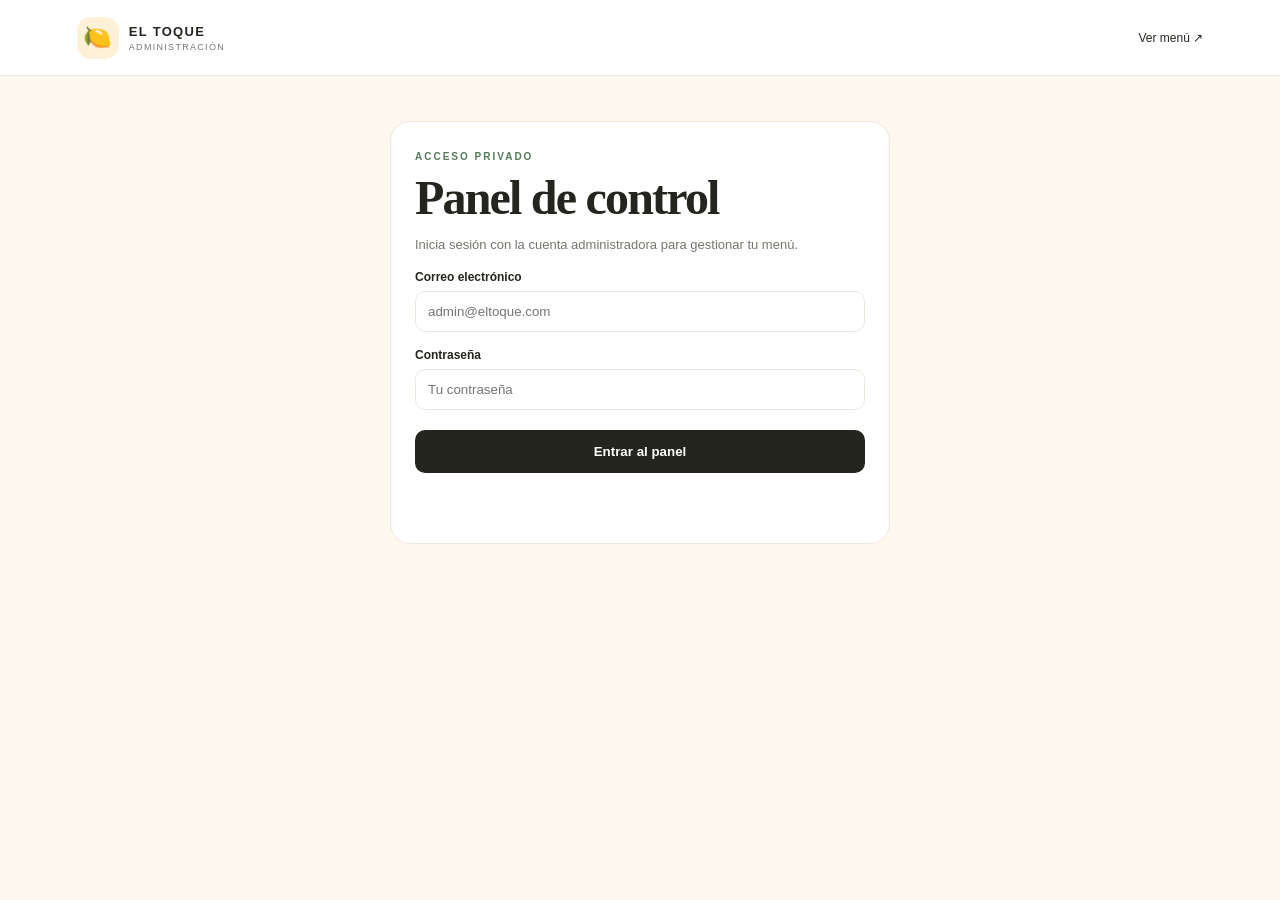
==== admin/index.html @ b020b592 "Make login feedback independent of admin module loading" ====
<!doctype html>
<html lang="es">
<head>
<meta charset="utf-8"><meta name="viewport" content="width=device-width,initial-scale=1">
<meta name="robots" content="noindex,nofollow">
<title>Administración · Menú digital</title>
<link rel="stylesheet" href="../assets/styles.css">
<link rel="stylesheet" href="../assets/admin.css">
</head>
<body>
<header class="site-header">
<a class="brand" href="../"><span class="brand-mark">🍋</span><span><strong>EL TOQUE</strong><small>ADMINISTRACIÓN</small></span></a>
<a href="../" class="back-link">Ver menú ↗</a>
</header>
<main class="admin-wrap">
<section id="login-panel" class="admin-panel">
<span class="eyebrow">ACCESO PRIVADO</span><h1>Panel de control</h1>
<p>Inicia sesión con la cuenta administradora para gestionar tu menú.</p>
<form id="login-form" novalidate>
<label class="admin-label" for="email">Correo electrónico</label>
<input class="admin-input" id="email" name="email" type="email" autocomplete="username" required placeholder="admin@eltoque.com">
<label class="admin-label" for="password">Contraseña</label>
<input class="admin-input" id="password" name="password" type="password" autocomplete="current-password" required placeholder="Tu contraseña">
<button class="admin-button" type="submit">Entrar al panel</button>
</form><p id="login-message" class="message" role="status"></p>
</section>
<section id="dashboard" hidden>
<div class="dashboard-head"><div><span class="eyebrow">GESTIÓN DEL MENÚ</span><h1>Tu menú, bajo control</h1><p id="admin-email" class="muted"></p></div><button id="logout-button" class="secondary-button">Cerrar sesión</button></div>
<div id="dashboard-message" class="message" role="status"></div>
<div class="admin-columns">
<section class="admin-card">
<h2>Categorías</h2>
<form id="category-form" class="inline-form"><input id="category-name" class="admin-input" required maxlength="80" placeholder="Ej. Bebidas"><button class="primary-button" type="submit">Añadir</button></form>
<div id="category-list" class="manage-list"></div>
</section>
<section class="admin-card product-editor">
<h2 id="product-form-title">Añadir producto</h2>
<form id="product-form">
<input id="product-id" type="hidden">
<label class="admin-label" for="product-name">Nombre</label><input id="product-name" class="admin-input" required maxlength="120">
<label class="admin-label" for="product-description">Descripción</label><textarea id="product-description" class="admin-input" rows="3" maxlength="500"></textarea>
<div class="field-row"><div><label class="admin-label" for="product-price">Precio</label><input id="product-price" class="admin-input" type="number" min="0" step="0.01" required></div><div><label class="admin-label" for="product-currency">Moneda</label><input id="product-currency" class="admin-input" maxlength="8" placeholder="CUP"></div></div>
<label class="admin-label" for="product-category">Categoría</label><select id="product-category" class="admin-input"><option value="">Sin categoría</option></select>
<label class="admin-label" for="product-photo-file">Fotografía del producto</label><input id="product-photo-file" class="admin-input" type="file" accept="image/*"><p class="muted">Elige una foto de tu galería. Admite JPG, PNG, WEBP y HEIC (máximo 5 MB).</p><img id="product-photo-preview" class="photo-preview" alt="Vista previa de la fotografía" hidden>
<label class="admin-label" for="product-status">Disponibilidad</label><select id="product-status" class="admin-input"><option value="available">Disponible</option><option value="sold_out">Agotado</option><option value="hidden">Oculto</option></select>
<div class="field-row"><button class="primary-button" type="submit">Guardar producto</button><button id="cancel-edit" class="secondary-button" type="button">Limpiar</button></div>
</form>
</section>
</div>
<section class="admin-card products-manager"><div class="section-heading"><h2>Productos</h2><span id="product-count" class="muted"></span></div><div id="product-list" class="manage-list"></div></section>
</section>
</main>
<script>
(function(){
 const form=document.getElementById("login-form");
 const message=document.getElementById("login-message");
 const button=form.querySelector('button[type="submit"]');
 form.addEventListener("submit",async function(event){
  event.preventDefault();
  if(button.disabled)return;
  const email=document.getElementById("email").value.trim();
  const password=document.getElementById("password").value;
  if(!email||!password){message.textContent="Escribe el correo y la contraseña.";return;}
  button.disabled=true;button.textContent="Verificando…";
  message.textContent="Conectando con el sistema de acceso…";
  try{
   const module=await import("https://esm.sh/@supabase/supabase-js@2.57.4");
   const client=module.createClient("https://xdqtaskumrwohqfcuial.supabase.co","sb_publishable_67zeK-MfnR0yxQmma2v7Xg_AWCZdEPh");
   const result=await client.auth.signInWithPassword({email:email,password:password});
   if(result.error)throw result.error;
   message.textContent="Acceso confirmado. Abriendo administración…";
   window.location.reload();
  }catch(error){
   console.error("Error de acceso:",error);
   message.textContent=error&&error.message?("No se pudo iniciar sesión: "+error.message):"No se pudo conectar con el sistema de acceso.";
   message.classList.add("error");
  }finally{
   button.disabled=false;button.textContent="Entrar al panel";
  }
 });
})();
</script>
<script type="module" src="../assets/admin.js?v=20261031-login-fix-2"></script>
</body></html>
---- assets/styles.css ----
:root{--ink:#25251f;--muted:#77766f;--cream:#fff8ef;--paper:#fff;--orange:#f07845;--yellow:#f6c85f;--green:#557b58;--line:#eee7dd}
*{box-sizing:border-box}body{margin:0;background:var(--cream);color:var(--ink);font-family:"DM Sans",sans-serif}a{color:inherit}.site-header{height:76px;padding:0 clamp(20px,6vw,84px);display:flex;align-items:center;justify-content:space-between;background:#fff;border-bottom:1px solid var(--line)}.brand{display:flex;align-items:center;gap:10px;text-decoration:none}.brand-mark{width:42px;height:42px;display:grid;place-items:center;background:#fff0d8;border-radius:14px;font-size:23px}.brand strong,.brand small{display:block;letter-spacing:1.3px}.brand strong{font-size:13px}.brand small{font-size:9px;color:var(--muted);margin-top:3px}.header-note{font-size:12px;color:var(--muted)}
main{max-width:1100px;margin:auto;padding:0 24px}.hero{margin:34px 0 55px;min-height:290px;border-radius:28px;background:#f9d77e;display:flex;align-items:center;justify-content:space-between;padding:42px clamp(28px,7vw,76px);overflow:hidden;position:relative}.eyebrow{font-size:10px;font-weight:800;letter-spacing:2px;color:var(--green)}h1,h2{font-family:"Playfair Display",serif;margin:10px 0}h1{font-size:clamp(42px,7vw,68px);line-height:.99;letter-spacing:-1.8px}h1 em{color:#bd5936;font-style:normal}.hero-copy p{color:#625b48;font-size:15px}.hero-art{width:260px;height:205px;position:relative;display:grid;place-items:center;background:#ffe9b4;border-radius:48% 52% 42% 58%;transform:rotate(-7deg)}.hero-art span{position:absolute;font-size:47px}.hero-art span:nth-child(1){top:12px;left:24px}.hero-art span:nth-child(2){bottom:8px;left:30px}.hero-art span:nth-child(3){top:16px;right:18px}.hero-art b{font-family:"Playfair Display",serif;font-size:32px;line-height:1;color:#bd5936;text-align:center;transform:rotate(7deg)}
.menu-section{padding-bottom:65px}.section-heading{display:flex;align-items:end;justify-content:space-between;margin-bottom:20px}.section-heading h2{font-size:36px;margin:5px 0 0}.live-label{font-size:11px;color:var(--muted);padding-bottom:8px}.live-label i{display:inline-block;width:7px;height:7px;border-radius:50%;background:#65a56b;margin-right:6px}.category-list{display:flex;gap:9px;overflow:auto;padding:4px 0 18px}.category-chip{border:1px solid var(--line);background:#fff;border-radius:99px;padding:10px 17px;font:600 12px "DM Sans";white-space:nowrap;cursor:pointer}.category-chip.active{background:var(--ink);color:#fff;border-color:var(--ink)}.product-grid{display:grid;grid-template-columns:repeat(3,minmax(0,1fr));gap:18px}.product-card{background:#fff;border:1px solid var(--line);border-radius:19px;overflow:hidden}.product-photo{height:175px;background:#f3eadc;display:grid;place-items:center;font-size:48px;overflow:hidden}.product-photo{position:relative;background:#050505}.product-photo img{width:100%;height:100%;object-fit:cover}.product-photo .product-placeholder{position:absolute;inset:0;z-index:0;opacity:1;transition:opacity .55s ease}.product-photo .product-image{position:absolute;inset:0;z-index:1;opacity:0;transition:opacity .65s ease}.product-photo .product-image:not(.is-loading){opacity:1}.product-photo.has-image .product-placeholder{opacity:0}.product-info{padding:16px}.product-info h3{font-size:16px;margin:0 0 7px}.product-info p{font-size:12px;line-height:1.5;color:var(--muted);margin:0;min-height:36px}.product-bottom{display:flex;justify-content:space-between;align-items:center;margin-top:15px}.price{font-weight:800;color:#bd5936}.unavailable{font-size:10px;color:#a04b37;background:#fff0eb;border-radius:20px;padding:6px 9px}.status-card{background:#fff;border:1px dashed #e4d8c8;border-radius:16px;padding:24px;text-align:center;color:var(--muted);font-size:13px}.status-card:empty{display:none}footer{border-top:1px solid var(--line);background:#fff;padding:22px clamp(20px,6vw,84px);display:flex;justify-content:space-between;font-size:10px;letter-spacing:1px;color:var(--muted)}footer a{text-decoration:none}
@media(max-width:700px){.header-note{display:none}main{padding:0 16px}.hero{margin:18px 0 38px;min-height:250px;padding:30px 24px}.hero-art{width:135px;height:145px;flex-shrink:0}.hero-art span{font-size:30px}.hero-art b{font-size:22px}.hero-copy p{font-size:13px;max-width:190px}.product-grid{grid-template-columns:repeat(2,minmax(0,1fr));gap:11px}.product-photo{height:135px}.product-info{padding:12px}.product-info h3{font-size:14px}.product-info p{font-size:11px}.section-heading h2{font-size:31px}}
@media(max-width:390px){.hero-art{width:105px;height:120px}.product-grid{grid-template-columns:1fr}.product-card{display:grid;grid-template-columns:115px 1fr}.product-photo{height:100%;min-height:150px}.product-info p{min-height:0}}
---- assets/admin.css ----
.admin-wrap{max-width:1180px;margin:42px auto 80px;padding:0 20px}.admin-panel,.admin-card{background:#fff;border:1px solid var(--line);border-radius:20px;padding:24px}.admin-panel{max-width:500px;margin:45px auto}.admin-panel h1,.dashboard-head h1{font-size:clamp(32px,5vw,48px)}.admin-panel p,.muted{color:var(--muted);font-size:13px;line-height:1.5}.admin-label{display:block;font-size:12px;font-weight:700;margin:16px 0 7px}.admin-input{display:block;width:100%;padding:12px;border:1px solid var(--line);border-radius:10px;background:#fff;color:var(--ink);font:14px inherit}.admin-button,.primary-button,.secondary-button,.small-button{border:0;border-radius:10px;padding:11px 15px;font-weight:700;cursor:pointer}.admin-button,.primary-button{background:var(--ink);color:white}.admin-button{width:100%;margin-top:20px;padding:14px}.secondary-button,.small-button{background:#f5f0e8;color:var(--ink)}.small-button{font-size:11px;padding:8px 10px}.small-button.danger{color:#a34332;background:#fff0eb}.message{min-height:20px;font-size:12px;color:var(--green)}.message.error{color:#b34232}.dashboard-head{display:flex;align-items:center;justify-content:space-between;gap:16px;margin-bottom:24px}.dashboard-head p{margin-top:0}.admin-columns{display:grid;grid-template-columns:minmax(250px,.8fr) minmax(320px,1.2fr);gap:18px}.admin-card h2{font:700 22px "Playfair Display",serif;margin:0 0 18px}.inline-form,.field-row{display:flex;gap:9px;align-items:end}.inline-form .admin-input{flex:1}.inline-form button{white-space:nowrap}.field-row>*{flex:1;min-width:0}.manage-list{display:grid;gap:9px;margin-top:16px}.manage-row{display:flex;align-items:center;justify-content:space-between;gap:12px;padding:12px 0;border-bottom:1px solid var(--line)}.manage-row:last-child{border-bottom:0}.manage-row strong,.manage-row small{display:block}.manage-row strong{font-size:13px}.manage-row small{font-size:11px;color:var(--muted);margin-top:4px}.row-actions{display:flex;gap:6px;flex-shrink:0}.products-manager{margin-top:18px}.product-summary{display:flex;align-items:center;gap:12px;min-width:0}.product-summary img,.mini-photo{width:52px;height:52px;object-fit:cover;border-radius:10px;background:#f5eddf}.mini-photo{display:grid;place-items:center;font-size:24px;flex-shrink:0}.product-summary b{display:block;color:#bd5936;font-size:12px;margin-top:5px}.product-row{flex-wrap:wrap}.section-heading{margin-bottom:8px}.back-link{text-decoration:none;font-size:12px}@media(max-width:760px){.admin-wrap{margin:20px auto 50px;padding:0 14px}.admin-columns{grid-template-columns:1fr}.dashboard-head{align-items:flex-start}.admin-panel,.admin-card{padding:18px}.manage-row{align-items:flex-start}.row-actions{flex-wrap:wrap;justify-content:flex-end}}.photo-preview{display:block;width:100%;max-width:220px;max-height:180px;object-fit:cover;border-radius:12px;margin-top:10px;border:1px solid var(--line)}input[type=file].admin-input{padding:10px;font-size:12px}
.photo-preview[hidden]{display:none!important}
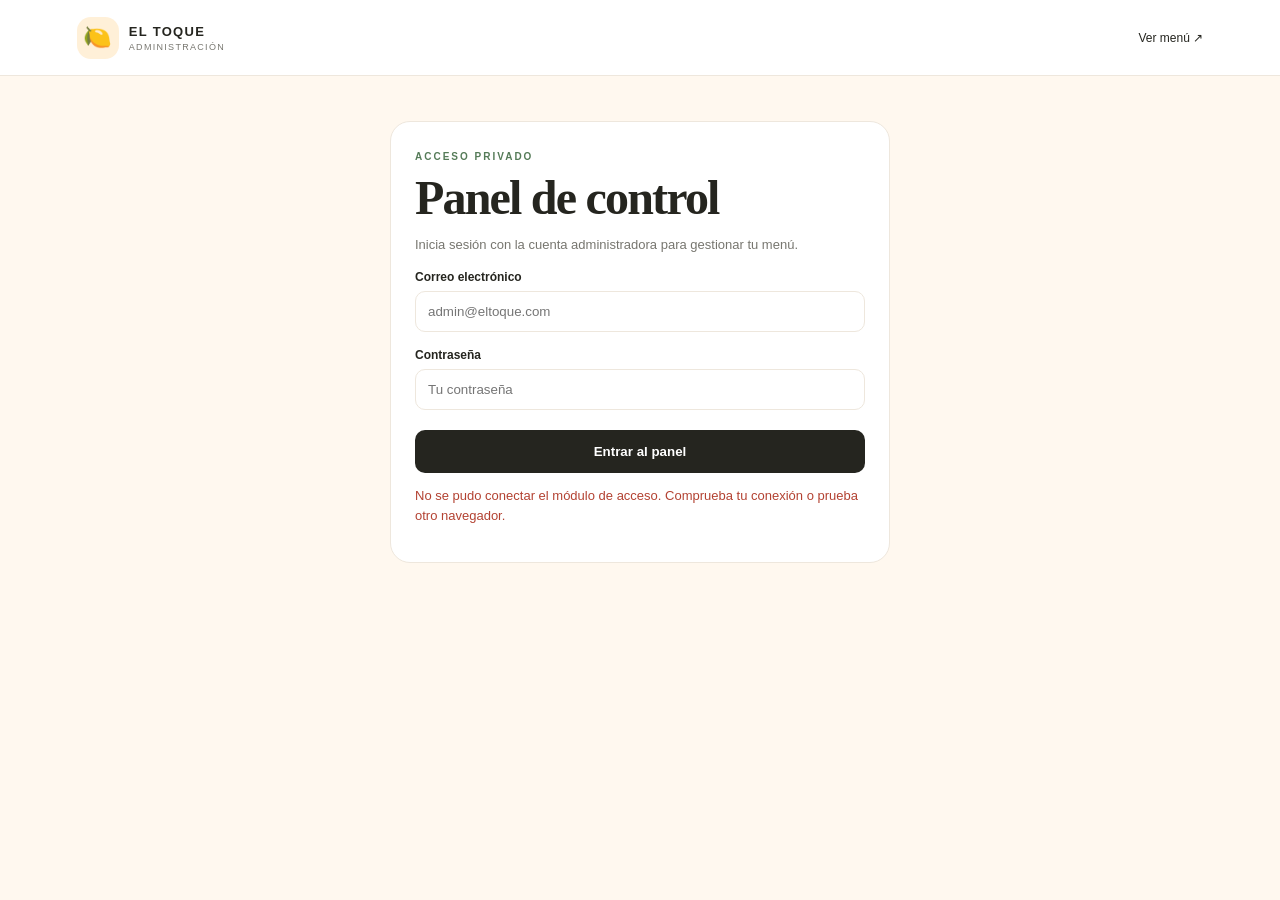
==== commit f1a334d6: "Load Supabase client with reliable module bootstrap" ====
--- a/admin/index.html
+++ b/admin/index.html
@@ -16,7 +16,7 @@
 <section id="login-panel" class="admin-panel">
 <span class="eyebrow">ACCESO PRIVADO</span><h1>Panel de control</h1>
 <p>Inicia sesión con la cuenta administradora para gestionar tu menú.</p>
-<form id="login-form" novalidate>
+<form id="login-form" novalidate onsubmit="event.preventDefault();const m=document.getElementById('login-message');m.textContent='Comprobando el acceso…';setTimeout(()=>{if(!this.dataset.handlerReady){m.textContent='El módulo de acceso no respondió. Recarga la página e inténtalo de nuevo.';m.classList.add('error')}},2500)">
 <label class="admin-label" for="email">Correo electrónico</label>
 <input class="admin-input" id="email" name="email" type="email" autocomplete="username" required placeholder="admin@eltoque.com">
 <label class="admin-label" for="password">Contraseña</label>
@@ -50,35 +50,37 @@
 <section class="admin-card products-manager"><div class="section-heading"><h2>Productos</h2><span id="product-count" class="muted"></span></div><div id="product-list" class="manage-list"></div></section>
 </section>
 </main>
+
 <script>
 (function(){
- const form=document.getElementById("login-form");
- const message=document.getElementById("login-message");
- const button=form.querySelector('button[type="submit"]');
- form.addEventListener("submit",async function(event){
-  event.preventDefault();
-  if(button.disabled)return;
-  const email=document.getElementById("email").value.trim();
-  const password=document.getElementById("password").value;
-  if(!email||!password){message.textContent="Escribe el correo y la contraseña.";return;}
-  button.disabled=true;button.textContent="Verificando…";
-  message.textContent="Conectando con el sistema de acceso…";
-  try{
-   const module=await import("https://esm.sh/@supabase/supabase-js@2.57.4");
-   const client=module.createClient("https://xdqtaskumrwohqfcuial.supabase.co","sb_publishable_67zeK-MfnR0yxQmma2v7Xg_AWCZdEPh");
-   const result=await client.auth.signInWithPassword({email:email,password:password});
-   if(result.error)throw result.error;
-   message.textContent="Acceso confirmado. Abriendo administración…";
-   window.location.reload();
-  }catch(error){
-   console.error("Error de acceso:",error);
-   message.textContent=error&&error.message?("No se pudo iniciar sesión: "+error.message):"No se pudo conectar con el sistema de acceso.";
-   message.classList.add("error");
-  }finally{
-   button.disabled=false;button.textContent="Entrar al panel";
-  }
+ const form=document.getElementById("login-form"),msg=document.getElementById("login-message");
+ form.addEventListener("submit",function(){
+  if(form.dataset.handlerReady==="true")return;
+  msg.textContent="Conectando con el sistema de acceso…";
+  setTimeout(function(){
+   if(form.dataset.handlerReady!=="true"){
+    msg.textContent="No se pudo iniciar el módulo de acceso. Comprueba la conexión e inténtalo de nuevo.";
+    msg.classList.add("error");
+   }
+  },10000);
  });
 })();
 </script>
-<script type="module" src="../assets/admin.js?v=20261031-login-fix-2"></script>
+<script type="module">
+(async function(){
+ const msg=document.getElementById("login-message");
+ try{
+  const {createClient}=await import("https://esm.sh/@supabase/supabase-js@2");
+  window.supabase={createClient};
+  const script=document.createElement("script");
+  script.src="../assets/admin.js?v=20261102-supabase-loader-1";
+  script.onerror=()=>{msg.textContent="No se pudo cargar el panel administrativo. Recarga la página.";msg.classList.add("error")};
+  document.body.appendChild(script);
+ }catch(error){
+  console.error("No se pudo iniciar Supabase:",error);
+  msg.textContent="No se pudo conectar el módulo de acceso. Comprueba tu conexión o prueba otro navegador.";
+  msg.classList.add("error");
+ }
+})();
+</script>
 </body></html>
